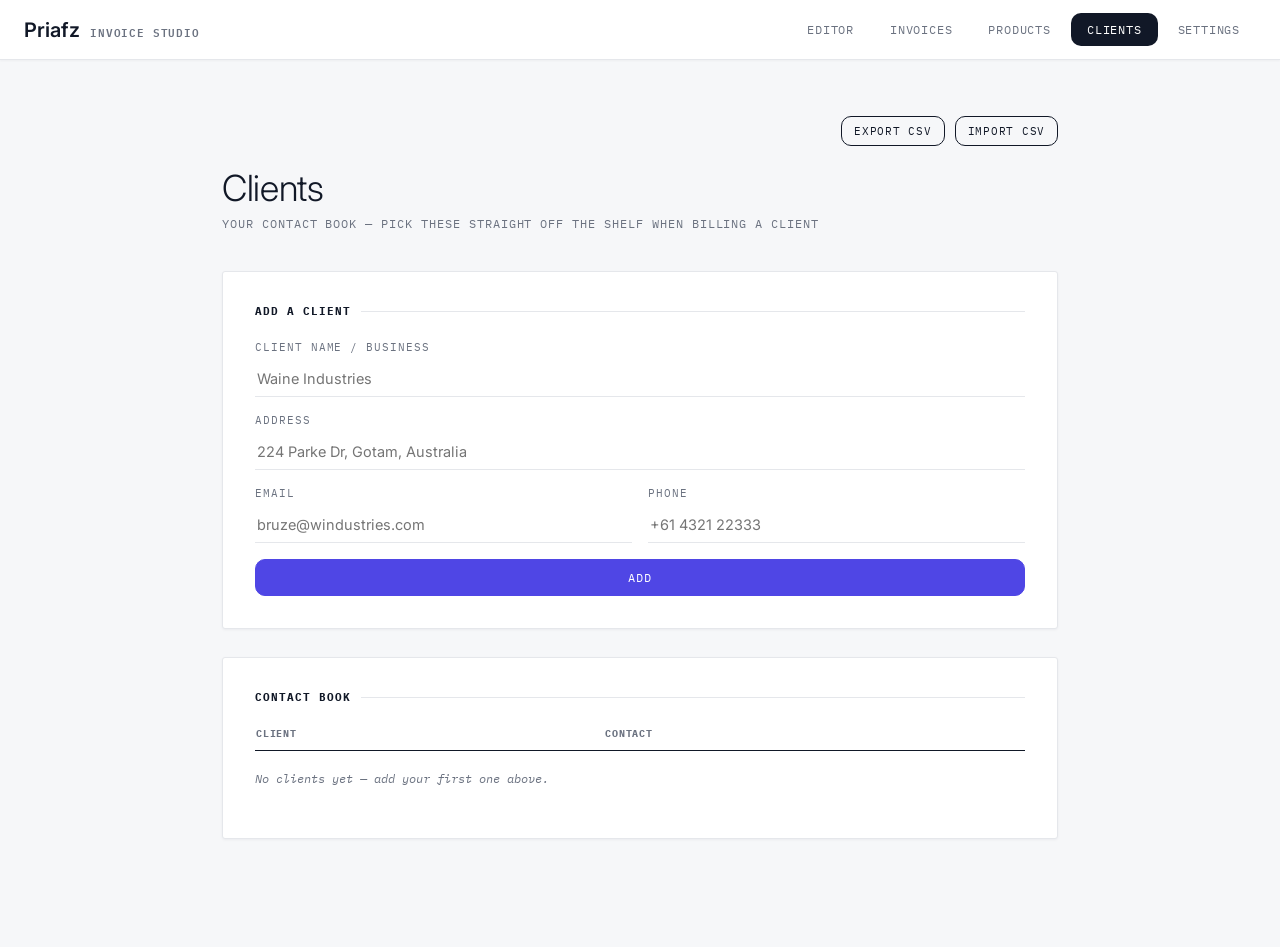
==== clients.html @ 885a97b5 "initial commit" ====
<!DOCTYPE html>
<html lang="en">
<head>
<meta charset="UTF-8">
<meta name="viewport" content="width=device-width, initial-scale=1.0">
<title>Clients — Priafz Invoice Studio</title>
<link rel="preconnect" href="https://fonts.googleapis.com">
<link href="https://fonts.googleapis.com/css2?family=Fraunces:ital,opsz,wght@0,9..144,300;0,9..144,500;0,9..144,600;0,9..144,700&family=IBM+Plex+Mono:wght@400;500;600&family=Inter:wght@400;500;600&display=swap" rel="stylesheet">
<link rel="stylesheet" href="styles.css">
<link rel="manifest" href="manifest.json">
<meta name="theme-color" content="#4F46E5">
<meta name="mobile-web-app-capable" content="yes">
<meta name="apple-mobile-web-app-capable" content="yes">
<meta name="apple-mobile-web-app-status-bar-style" content="default">
<meta name="apple-mobile-web-app-title" content="Priafz">
<link rel="apple-touch-icon" href="icons/apple-touch-icon.png">
<link rel="icon" type="image/png" sizes="192x192" href="icons/icon-192.png">
</head>
<body data-page="clients">

<div class="topnav">
  <div class="brand">Priafz <span class="mark">Invoice&nbsp;Studio</span></div>
  <nav>
    <a href="invoice.html">Editor</a>
    <a href="invoices.html">Invoices</a>
    <a href="products.html">Products</a>
    <a href="clients.html" class="active">Clients</a>
    <a href="settings.html">Settings</a>
  </nav>
</div>

<div class="wrap">
  <div class="csv-toolbar">
    <button class="btn btn-ghost btn-sm" id="exportCsvBtn" type="button">Export CSV</button>
    <button class="btn btn-ghost btn-sm" id="importCsvBtn" type="button">Import CSV</button>
    <input type="file" id="importCsvInput" accept=".csv" style="display:none;">
  </div>
  <div class="page-top">
    <div>
      <h1 class="page-title">Clients</h1>
      <div class="page-sub">Your contact book — pick these straight off the shelf when billing a client</div>
    </div>
  </div>

  <div class="card">
    <h3>Add a client</h3>
    <div class="add-form add-form-clients">
      <div class="field-group full">
        <label for="newName">Client name / business</label>
        <input id="newName" placeholder="Waine Industries">
      </div>
      <div class="field-group full">
        <label for="newAddress">Address</label>
        <input id="newAddress" placeholder="224 Parke Dr, Gotam, Australia">
      </div>
      <div class="field-group">
        <label for="newEmail">Email</label>
        <input id="newEmail" type="email" placeholder="bruze@windustries.com">
      </div>
      <div class="field-group">
        <label for="newPhone">Phone</label>
        <input id="newPhone" type="tel" placeholder="+61 4321 22333">
      </div>
      <button class="btn btn-stamp full" id="addBtn" type="button">Add</button>
    </div>
  </div>

  <div class="card">
    <h3>Contact book</h3>
    <table class="catalog">
      <thead>
        <tr>
          <th>Client</th>
          <th>Contact</th>
          <th class="num"></th>
        </tr>
      </thead>
      <tbody id="catalogBody"></tbody>
    </table>
    <div class="empty-note" id="emptyNote" style="display:none;">No clients yet — add your first one above.</div>
  </div>
</div>

<div class="modal-overlay" id="deleteModal">
  <div class="modal-box">
    <h3>Delete this client?</h3>
    <p>This can't be undone. Invoices already created won't be affected.</p>
    <div class="modal-actions">
      <button class="btn btn-ghost" id="cancelDelete" type="button">Cancel</button>
      <button class="btn btn-danger" id="confirmDelete" type="button">Delete</button>
    </div>
  </div>
</div>

<script src="app-common.js"></script>
<script>
(function(){
  const { $, escapeHtml, escapeAttr, toCSV, parseCSV, downloadCSV, todayISO, showToast, wireModal } = window.App;
  const STORAGE_KEY = 'ledger_clients_v1';
  const CSV_COLUMNS = ['id','name','address','email','phone'];
  let editingId = null;
  let pendingDeleteId = null;

  function getClients(){
    try{ return JSON.parse(localStorage.getItem(STORAGE_KEY)) || []; }catch(e){ return []; }
  }
  function setClients(list){ localStorage.setItem(STORAGE_KEY, JSON.stringify(list)); }

  function render(){
    const list = getClients().sort((a,b) => (a.name||'').localeCompare(b.name||''));
    const body = $('catalogBody');
    body.innerHTML = '';
    $('emptyNote').style.display = list.length ? 'none' : '';

    list.forEach(c => {
      const tr = document.createElement('tr');
      if(c.id === editingId){
        tr.className = 'editing';
        tr.innerHTML = `
          <td>
            <input class="edit-name" value="${escapeAttr(c.name)}" style="margin-bottom:8px;">
            <input class="edit-address" value="${escapeAttr(c.address||'')}" placeholder="Address">
          </td>
          <td>
            <input class="edit-email" type="email" value="${escapeAttr(c.email||'')}" placeholder="Email" style="margin-bottom:8px;">
            <input class="edit-phone" type="tel" value="${escapeAttr(c.phone||'')}" placeholder="Phone">
          </td>
          <td class="actions-cell">
            <div class="row-actions">
              <button class="icon-btn save-edit" title="Save">Save</button>
              <button class="icon-btn cancel-edit" title="Cancel">Cancel</button>
            </div>
          </td>
        `;
        tr.querySelector('.save-edit').addEventListener('click', () => {
          const name = tr.querySelector('.edit-name').value.trim();
          if(!name) return;
          const updated = getClients().map(x => x.id === c.id ? {
            ...x,
            name,
            address: tr.querySelector('.edit-address').value,
            email: tr.querySelector('.edit-email').value,
            phone: tr.querySelector('.edit-phone').value,
          } : x);
          setClients(updated);
          editingId = null;
          render();
        });
        tr.querySelector('.cancel-edit').addEventListener('click', () => { editingId = null; render(); });
      } else {
        const contact = [c.email, c.phone].filter(Boolean).join(' · ');
        tr.innerHTML = `
          <td>
            <div class="p-name">${escapeHtml(c.name)}</div>
            ${c.address ? `<div class="p-desc">${escapeHtml(c.address)}</div>` : ''}
          </td>
          <td><div class="p-desc">${escapeHtml(contact || '—')}</div></td>
          <td class="actions-cell">
            <div class="row-actions">
              <button class="icon-btn edit-btn" title="Edit">Edit</button>
              <button class="icon-btn danger del-btn" title="Delete">Delete</button>
            </div>
          </td>
        `;
        tr.querySelector('.edit-btn').addEventListener('click', () => { editingId = c.id; render(); });
        tr.querySelector('.del-btn').addEventListener('click', () => {
          pendingDeleteId = c.id;
          window.App.openModal('deleteModal');
        });
      }
      body.appendChild(tr);
    });
  }

  function addClient(){
    const name = $('newName').value.trim();
    if(!name) { $('newName').focus(); return; }
    const list = getClients();
    list.push({
      id: 'client_' + Date.now(),
      name,
      address: $('newAddress').value.trim(),
      email: $('newEmail').value.trim(),
      phone: $('newPhone').value.trim(),
    });
    setClients(list);
    $('newName').value = '';
    $('newAddress').value = '';
    $('newEmail').value = '';
    $('newPhone').value = '';
    $('newName').focus();
    render();
  }

  $('addBtn').addEventListener('click', addClient);
  ['newName','newAddress','newEmail','newPhone'].forEach(id => {
    $(id).addEventListener('keydown', (e) => { if(e.key === 'Enter'){ e.preventDefault(); addClient(); } });
  });

  wireModal('deleteModal', 'cancelDelete', 'confirmDelete', () => {
    if(pendingDeleteId){
      setClients(getClients().filter(x => x.id !== pendingDeleteId));
      pendingDeleteId = null;
      render();
    }
  });

  // ---------- CSV export / import ----------
  function exportCSV(){
    const list = getClients();
    if(list.length === 0){ showToast('No clients to export yet.', 'error'); return; }
    downloadCSV(toCSV(list, CSV_COLUMNS), 'priafz-clients-' + todayISO() + '.csv');
    showToast(list.length + ' client(s) exported.');
  }
  function importCSV(file){
    const reader = new FileReader();
    reader.onload = () => {
      try{
        const rows = parseCSV(String(reader.result));
        if(rows.length < 2){ showToast("That CSV doesn't contain any client rows.", 'error'); return; }
        const header = rows[0];
        const idx = {};
        header.forEach((h,i) => idx[h.trim()] = i);
        const existing = getClients();
        const existingIds = new Set(existing.map(x => x.id));
        let imported = 0;
        for(let r = 1; r < rows.length; r++){
          const cols = rows[r];
          if(cols.length === 1 && cols[0] === '') continue;
          let id = idx.id !== undefined ? cols[idx.id] : '';
          if(!id || existingIds.has(id)) id = 'client_' + Date.now() + '_' + r;
          existing.push({
            id,
            name: cols[idx.name] || '',
            address: cols[idx.address] || '',
            email: cols[idx.email] || '',
            phone: cols[idx.phone] || '',
          });
          existingIds.add(id);
          imported++;
        }
        setClients(existing);
        render();
        showToast(imported + ' client(s) imported.');
      }catch(err){
        showToast('Could not read that CSV file.', 'error');
      }
    };
    reader.readAsText(file);
  }
  $('exportCsvBtn').addEventListener('click', exportCSV);
  $('importCsvBtn').addEventListener('click', () => $('importCsvInput').click());
  $('importCsvInput').addEventListener('change', (e) => {
    const file = e.target.files[0];
    if(file) importCSV(file);
    e.target.value = '';
  });

  render();
})();
</script>

<script>
if ('serviceWorker' in navigator) {
  window.addEventListener('load', () => {
    navigator.serviceWorker.register('sw.js').catch(() => {});
  });
}
</script>
</body>
</html>
---- styles.css ----
/* ============================================
   Priafz Invoice Studio
   Compiled stylesheet (shared across all pages)
   ============================================ */
/* ---------- global: modal ---------- */
.modal-overlay{display:none; position:fixed; inset:0; background:rgba(17,24,39,0.45); align-items:center; justify-content:center; z-index:1000; padding:20px;}
.modal-overlay.open{display:flex;}
.modal-box{background:var(--paper, #FFFFFF); border-radius:14px; padding:28px; max-width:380px; width:100%; box-shadow:0 20px 50px rgba(17,24,39,0.25);}
.modal-box h3{font-family:'Inter',sans-serif; font-size:18px; font-weight:600; margin:0 0 10px; color:var(--ink, #111827);}
.modal-box p{font-size:13.5px; color:var(--ink-soft, #6B7280); line-height:1.6; margin:0 0 22px;}
.modal-actions{display:flex; gap:10px; justify-content:flex-end;}
.modal-actions .btn{flex:0 0 auto;}
.btn-danger{border:1.5px solid #DC2626 !important; background:#DC2626 !important; color:#FFFFFF !important;}
.btn-danger:hover{background:#B91C1C !important; border-color:#B91C1C !important;}
/* ---------- global: toast ---------- */
.app-toast{position:fixed; left:50%; bottom:28px; transform:translate(-50%, 16px); background:var(--ink, #111827); color:#FFFFFF; font-family:'Inter',sans-serif; font-size:13.5px; font-weight:500; padding:12px 20px; border-radius:10px; box-shadow:0 10px 30px rgba(17,24,39,0.25); opacity:0; pointer-events:none; transition:opacity .2s ease, transform .2s ease; z-index:2000; max-width:90vw;}
.app-toast.error{background:#DC2626;}
.app-toast.show{opacity:1; transform:translate(-50%, 0);}
@media (max-width: 600px){
.app-toast{bottom:16px; font-size:13px; padding:11px 16px;}
}
/* ---------- shared components (deduplicated across pages) ---------- */
body{background:var(--paper-dim); color:var(--ink); font-family:'Inter',sans-serif; min-height:100vh;}
.topnav{display:flex; align-items:center; justify-content:space-between; background:var(--paper); border-bottom:1px solid var(--line); box-shadow:0 1px 2px rgba(17,24,39,0.04); padding:0 24px; height:60px; position:sticky; top:0; z-index:50; flex-wrap:wrap; gap:10px;}
.topnav .brand{font-family:'Inter',sans-serif; font-weight:600; font-size:20px; display:flex; align-items:baseline; gap:10px;}
.topnav .brand .mark{font-family:'IBM Plex Mono',monospace; font-size:10.5px; color:var(--ink-soft); text-transform:uppercase; letter-spacing:0.08em;}
.topnav nav{display:flex; gap:4px;}
.topnav nav a{font-family:'IBM Plex Mono',monospace; font-size:11.5px; text-transform:uppercase; letter-spacing:0.07em; color:var(--ink-soft); text-decoration:none; padding:9px 16px; border-radius:var(--radius); transition:all .15s ease;}
.topnav nav a:hover{color:var(--ink); background:var(--paper-dim);}
.topnav nav a.active{color:var(--paper); background:var(--ink);}
.field-row > *{flex:1;}
.btn:hover{background:var(--ink); color:var(--paper);}
.btn-stamp:hover{background:#4338CA; border-color:#4338CA;}
.btn-ghost{border-color:var(--line); color:var(--ink-soft);}
.sig-actions{display:flex; justify-content:space-between; align-items:center; margin-top:8px;}
.sig-hint{font-family:'IBM Plex Mono',monospace; font-size:10px; color:var(--ink-soft);}
.logo-preview img{width:100%; height:100%; object-fit:contain;}
.preview-wrap{padding:48px; display:flex; justify-content:center; align-items:flex-start;}
.sheet{width:100%; max-width:760px; background:var(--paper); box-shadow: 0 1px 3px rgba(17,24,39,0.06), 0 12px 32px rgba(17,24,39,0.08); border-radius:3px; padding:64px 60px; position:relative; min-height:900px; overflow:hidden;}
.sheet[data-template="ledger"] .sheet-head{display:flex; justify-content:space-between; align-items:flex-start; border-bottom:2px solid var(--ink); padding-bottom:28px; margin-bottom:32px;}
.sheet[data-template="ledger"] .sheet-head h2{font-family:'Inter',sans-serif; font-weight:300; font-size:44px; letter-spacing:-0.02em; margin:0 0 6px;}
.sheet[data-template="ledger"] .status-stamp{display:inline-block; border:2.5px solid #DC2626; color:#DC2626; font-family:'IBM Plex Mono',monospace; font-weight:600; font-size:12px; letter-spacing:0.14em; text-transform:uppercase; padding:5px 12px; transform:rotate(-3deg); margin-top:10px; border-radius:3px;position: absolute; right: 50px; top: 100px;}
.sheet[data-template="ledger"] .status-stamp.paid{border-color:var(--teal); color:var(--teal);}
.sheet[data-template="ledger"] .status-stamp.blank{display:none;}
.sheet[data-template="minimal"]{padding:64px 64px;}
.sheet[data-template="minimal"] .sheet-head{display:flex; justify-content:space-between; align-items:flex-start; border-bottom:1px solid var(--line); padding-bottom:24px; margin-bottom:36px;}
.sheet[data-template="minimal"] .sheet-head h2{font-family:'Inter',sans-serif; font-weight:600; font-size:22px; letter-spacing:0.08em; text-transform:uppercase; margin:0 0 10px;}
.sheet[data-template="minimal"] .status-stamp{display:inline-block; border:none; color:#DC2626; font-family:'IBM Plex Mono',monospace; font-weight:600; font-size:11px; letter-spacing:0.1em; text-transform:uppercase; padding:4px 0; border-bottom:2px solid #DC2626;}
.sheet[data-template="minimal"] .status-stamp.paid{color:var(--teal); border-color:var(--teal);}
.sheet[data-template="minimal"] .status-stamp.blank{display:none;}
.sheet[data-template="minimal"] table.items thead th{border-bottom:1px solid var(--ink);}
.sheet[data-template="minimal"] .totals-row.grand{border-top:1px solid var(--ink);}
.sheet[data-template="bold"]{padding:0 0 60px;}
.sheet[data-template="bold"] .sheet-head{display:flex; justify-content:space-between; align-items:flex-start; background:var(--ink); color:var(--paper); padding:44px 56px; margin-bottom:36px;}
.sheet[data-template="bold"] .sheet-head h2{font-family:'Inter',sans-serif; font-weight:600; font-size:38px; letter-spacing:-0.01em; margin:0 0 6px; color:var(--paper);}
.sheet[data-template="bold"] .from-name{color:var(--paper);}
.sheet[data-template="bold"] .from-meta{color:#C7D2FE;}
.sheet[data-template="bold"] .stamp-box .num{color:#C7D2FE;}
.sheet[data-template="bold"] .stamp-box .num b{color:var(--paper);}
.sheet[data-template="bold"] .status-stamp{display:inline-block; background:#DC2626; color:var(--paper); border:none; font-family:'IBM Plex Mono',monospace; font-weight:600; font-size:11px; letter-spacing:0.1em; text-transform:uppercase; padding:6px 14px; margin-top:10px; border-radius:6px;}
.sheet[data-template="bold"] .status-stamp.paid{background:var(--teal);}
.sheet[data-template="bold"] .status-stamp.blank{display:none;}
.sheet[data-template="bold"] .sheet-body{padding:0 56px;}
.sheet[data-template="bold"] table.items thead th{border-bottom:2px solid var(--ink);}
.sheet[data-template="bold"] .totals-row.grand{color:var(--stamp);}
.from-name{font-family:'Inter',sans-serif; font-weight:600; font-size:16px;}
.head-left{display:flex; gap:14px; align-items:flex-start;}
.logo-box{width:54px; height:54px; flex-shrink:0; object-fit:contain; display:none;}
.logo-box.show{display:block;}
.stamp-box{text-align:right; font-family:'IBM Plex Mono',monospace;}
.stamp-box .num{font-size:13px; color:var(--ink-soft);}
.stamp-box .num b{color:var(--ink); font-weight:600;}
.meta-grid{display:grid; grid-template-columns:1fr 1fr; gap:24px; margin-bottom:36px;}
.meta-grid .label{font-family:'IBM Plex Mono',monospace; font-size:10px; text-transform:uppercase; letter-spacing:0.09em; color:var(--ink-soft); margin-bottom:4px;}
.meta-grid .value{font-size:14px;}
table.items{width:100%; border-collapse:collapse; margin-bottom:8px;}
table.items thead th{font-family:'IBM Plex Mono',monospace; font-size:10.5px; text-transform:uppercase; letter-spacing:0.08em; color:var(--ink-soft); text-align:left; padding-bottom:8px;}
table.items tbody td{padding:12px 0; border-bottom:1px solid var(--line); font-size:14px; vertical-align:top;}
.item-desc-name{font-weight:500;}
.totals{margin-left:auto; width:280px; margin-top:20px;}
.totals-row{display:flex; justify-content:space-between; font-size:13.5px; padding:7px 0; color:var(--ink-soft);}
.totals-row.grand{margin-top:6px; padding-top:14px; color:var(--ink); font-family:'Inter',sans-serif; font-size:24px; font-weight:600;}
.totals-row.grand span:first-child{font-family:'IBM Plex Mono',monospace; font-size:11px; text-transform:uppercase; letter-spacing:0.08em; align-self:center;}
.notes-block{margin-top:48px; padding-top:20px; border-top:1px dashed var(--line); font-size:13px; color:var(--ink-soft); white-space:pre-line; line-height:1.6;}
.notes-block .label{font-family:'IBM Plex Mono',monospace; font-size:10px; text-transform:uppercase; letter-spacing:0.09em; color:var(--ink); margin-bottom:6px;}
.sign-grid{display:grid; grid-template-columns:1fr 1fr; gap:40px; margin-top:56px;}
.sign-box{padding-top:8px;}
.sign-box img{max-height:56px; max-width:100%; margin-bottom:4px; display:block;}
.sign-box .placeholder{height:56px;}
.sign-box .sign-label{border-top:1px solid var(--ink); font-family:'IBM Plex Mono',monospace; font-size:10px; text-transform:uppercase; letter-spacing:0.08em; color:var(--ink-soft);}
.sign-box .sign-name{font-family:'Inter',sans-serif; font-size:14px; margin-top:2px;}
.footer-mark{position:absolute; bottom:28px; right:60px; font-family:'IBM Plex Mono',monospace; font-size:10px; color:var(--line); letter-spacing:0.08em;}
h1.page-title{font-family:'Inter',sans-serif; font-weight:300; font-size:36px; letter-spacing:-0.01em; margin:0 0 6px;}
.empty-state a{color:var(--stamp);}
.card h3::after{content:''; flex:1; height:1px; background:var(--line);}
.add-form{display:grid; grid-template-columns:1.4fr 1fr 0.9fr auto; gap:16px; align-items:end;}
.csv-toolbar{display:flex; gap:10px; margin-bottom:20px; justify-content:flex-end; flex-wrap:wrap;}
body[data-page="clients"] .add-form-clients{grid-template-columns:1fr 1fr;}
body[data-page="clients"] .add-form-clients .full{grid-column:1 / -1;}
table.catalog{width:100%; border-collapse:collapse;}
table.catalog thead th{font-family:'IBM Plex Mono',monospace; font-size:10px; text-transform:uppercase; letter-spacing:0.08em; color:var(--ink-soft); text-align:left; padding-bottom:10px; border-bottom:1.5px solid var(--ink);}
table.catalog thead th.num{text-align:right;}
table.catalog tbody td{padding:14px 8px 14px 0; border-bottom:1px solid var(--line); font-size:14px; vertical-align:top;}
table.catalog tbody td.num{text-align:right; font-family:'IBM Plex Mono',monospace; white-space:nowrap;}
table.catalog tbody td.actions-cell{text-align:right; white-space:nowrap;}
.p-name{font-weight:500;}
.p-desc{font-size:12px; color:var(--ink-soft); margin-top:3px;}
.icon-btn{background:none; border:none; cursor:pointer; font-family:'IBM Plex Mono',monospace; font-size:12px; color:var(--ink-soft); padding:4px 6px; text-decoration:none; display:inline-block;}
.icon-btn:hover{color:var(--ink);}
.icon-btn.danger:hover{color:var(--stamp);}
tr.editing td{padding-top:10px; padding-bottom:10px;}
tr.editing input{font-size:13.5px; padding:6px 2px;}
@media (max-width: 980px){
.sheet{padding:36px 24px;}
.sheet[data-template="bold"] .sheet-head{padding:32px 24px;}
.sheet[data-template="bold"] .sheet-body{padding:0 24px;}
.sheet-head{flex-direction:column; gap:20px;}
.stamp-box{text-align:left;}
.meta-grid{grid-template-columns:1fr;}
.sign-grid{grid-template-columns:1fr 1fr;}
.preview-wrap{padding:24px 16px;}
}
@media (max-width: 640px){
.topnav nav a{padding:8px 12px; font-size:10.5px; white-space:nowrap;}
.sheet{padding:28px 18px;}
.sheet-head h2{font-size:32px !important;}
}
@media (max-width: 600px){
.topnav{padding:8px 16px; height:auto; min-height:56px;}
.topnav nav{width:100%; overflow-x:auto; -webkit-overflow-scrolling:touch;}
.topnav nav a{padding:9px 10px; font-size:10.5px; white-space:nowrap;}
.wrap{padding:28px 16px 60px;}
.card{padding:20px; border-radius:12px;}
}
@media (max-width: 720px){
.add-form{grid-template-columns:1fr 1fr;}
.add-form .full{grid-column:1 / -1;}
}
@media (max-width: 600px){
body[data-page="clients"] .add-form-clients{grid-template-columns:1fr;}
}
/* ---------- invoice.html ---------- */
:root{--paper:#FFFFFF; --paper-dim:#F6F7F9; --ink:#111827; --ink-soft:#6B7280; --line:#E5E7EB; --stamp:#4F46E5; --teal:#059669; --radius:10px;}
*{box-sizing:border-box;}
html,body{margin:0;padding:0;}
::selection{background:var(--stamp);color:var(--paper);}
body[data-page="invoice"] .app{display:grid; grid-template-columns: 420px 1fr; min-height:calc(100vh - 60px);}
@media (max-width: 980px){
body[data-page="invoice"] .app{grid-template-columns: 1fr;}
}
body[data-page="invoice"] .control{background:var(--paper); border-right:1px solid var(--line); padding:32px 32px 60px; overflow-y:auto;}
@media (max-width: 980px){
body[data-page="invoice"] .control{max-height:none; overflow-y:visible; border-right:none; border-bottom:1px solid var(--line); padding:24px 20px 40px;}
}
body[data-page="invoice"] .field-group{margin-bottom:22px;}
body[data-page="invoice"] .field-row{display:flex; gap:12px;}
body[data-page="invoice"] label{display:block; font-family:'IBM Plex Mono',monospace; font-size:10.5px; text-transform:uppercase; letter-spacing:0.09em; color:var(--ink-soft); margin-bottom:6px;}
body[data-page="invoice"] input, body[data-page="invoice"] textarea, body[data-page="invoice"] select{width:100%; font-family:'Inter',sans-serif; font-size:14px; color:var(--ink); background:var(--paper); border:1px solid var(--line); border-radius:8px; padding:10px 12px; outline:none; transition:border-color .15s ease, box-shadow .15s ease;}
body[data-page="invoice"] select{cursor:pointer;}
body[data-page="invoice"] input:focus, body[data-page="invoice"] textarea:focus, body[data-page="invoice"] select:focus{border-color:var(--stamp); box-shadow:0 0 0 3px rgba(79,70,229,0.12);}
body[data-page="invoice"] textarea{resize:vertical; min-height:44px; font-family:'Inter',sans-serif;}
body[data-page="invoice"] .checkbox-label{display:flex; align-items:center; gap:10px; cursor:pointer; font-family:'Inter',sans-serif; font-size:13.5px; color:var(--ink); text-transform:none; letter-spacing:normal;}
body[data-page="invoice"] .checkbox-label input[type="checkbox"]{width:16px; height:16px; accent-color:var(--stamp); cursor:pointer; flex-shrink:0;}
body[data-page="invoice"] #signatureFields{transition:opacity .15s ease;}
body[data-page="invoice"] #signatureFields.hidden-section{display:none;}
body[data-page="invoice"] .section-label{font-family:'IBM Plex Mono',monospace; font-size:11px; text-transform:uppercase; letter-spacing:0.09em; color:var(--ink); margin:32px 0 14px; display:flex; align-items:center; gap:10px;}
body[data-page="invoice"] .section-label:first-child{margin-top:0;}
body[data-page="invoice"] .section-label::after{content:''; flex:1; height:1px; background:var(--line);}
body[data-page="invoice"] .line-item{border:1px solid var(--line); border-radius:14px; padding:14px; margin-bottom:10px; position:relative; background:var(--paper);}
body[data-page="invoice"] .line-item .field-row{margin-bottom:10px;}
body[data-page="invoice"] .line-item .field-row:last-child{margin-bottom:0;}
body[data-page="invoice"] .remove-line{position:absolute; top:8px; right:8px; background:none; border:none; color:var(--ink-soft); font-size:16px; cursor:pointer; line-height:1; padding:4px; font-family:'IBM Plex Mono',monospace;}
body[data-page="invoice"] .remove-line:hover{color:var(--stamp);}
body[data-page="invoice"] .btn{font-family:'IBM Plex Mono',monospace; font-size:11.5px; text-transform:uppercase; letter-spacing:0.07em; padding:10px 16px; border:1.5px solid var(--ink); background:transparent; color:var(--ink); cursor:pointer; transition:all .15s ease; border-radius:var(--radius);}
body[data-page="invoice"] .btn-add{width:100%; border-style:dashed; margin-top:2px;}
body[data-page="invoice"] .btn-stamp{background:var(--stamp); border-color:var(--stamp); color:var(--paper); width:100%; padding:13px; font-size:12.5px; margin-top:28px;}
body[data-page="invoice"] .btn-ghost:hover{background:var(--ink-soft); border-color:var(--ink-soft);}
body[data-page="invoice"] .btn-sm{padding:6px 10px; font-size:10px;}
body[data-page="invoice"] .action-row{display:flex; gap:10px; margin-top:10px;}
body[data-page="invoice"] .action-row .btn{flex:1;}
body[data-page="invoice"] .saved-list{display:flex; flex-direction:column; gap:6px; max-height:260px; overflow-y:auto;}
body[data-page="invoice"] .saved-item{display:flex; justify-content:space-between; align-items:center; padding:9px 10px; border:1px solid var(--line); border-radius:14px; font-family:'IBM Plex Mono',monospace; font-size:12px; cursor:pointer; background:var(--paper); gap:8px;}
body[data-page="invoice"] .saved-item:hover{border-color:var(--ink);}
body[data-page="invoice"] .saved-item .del, body[data-page="invoice"] .saved-item .print-link{color:var(--ink-soft); cursor:pointer; padding:0 4px; white-space:nowrap;}
body[data-page="invoice"] .saved-item .del:hover{color:var(--stamp);}
body[data-page="invoice"] .saved-item .print-link:hover{color:var(--ink);}
body[data-page="invoice"] .saved-item .meta{color:var(--ink-soft); font-size:11px; display:flex; align-items:center; gap:8px; white-space:nowrap;}
body[data-page="invoice"] .empty-note{font-family:'IBM Plex Mono',monospace; font-size:11.5px; color:var(--ink-soft); font-style:italic;}
/* signature pads */
body[data-page="invoice"] .sig-pad-wrap{border:1px solid var(--line); background:var(--paper); padding:10px;}
body[data-page="invoice"] canvas.sig-pad{width:100%; height:100px; background:var(--paper-dim); border:1px dashed var(--line); display:block; touch-action:none; cursor:crosshair;}
/* template & logo controls */
body[data-page="invoice"] .template-options{display:flex; gap:8px;}
body[data-page="invoice"] .template-swatch{flex:1; border:1.5px solid var(--line); padding:10px 6px; text-align:center; font-family:'IBM Plex Mono',monospace; font-size:10px; text-transform:uppercase; letter-spacing:0.06em; cursor:pointer; color:var(--ink-soft); background:var(--paper);}
body[data-page="invoice"] .template-swatch.active{border-color:var(--stamp); color:var(--stamp); background:#fdf1ea;}
body[data-page="invoice"] .logo-upload-row{display:flex; align-items:center; gap:12px;}
body[data-page="invoice"] .logo-preview{width:56px; height:56px; border:1px solid var(--line); background:var(--paper-dim); display:flex; align-items:center; justify-content:center; overflow:hidden; font-family:'IBM Plex Mono',monospace; font-size:9px; color:var(--ink-soft); text-align:center; flex-shrink:0;}
body[data-page="invoice"] .settings-note{font-family:'IBM Plex Mono',monospace; font-size:11px; color:var(--ink-soft); background:var(--paper-dim); border:1px dashed var(--line); padding:10px 12px; margin-bottom:20px; line-height:1.5;}
body[data-page="invoice"] .settings-note a{color:var(--stamp);}
/* ===== Template: Ledger (default) ===== */
/* ===== Template: Minimal ===== */
/* ===== Template: Bold ===== */
/* shared preview internals */
body[data-page="invoice"] .from-meta, body[data-page="invoice"] .to-block{font-size:13px; color:var(--ink-soft); line-height:1.6;}
body[data-page="invoice"] table.items thead th.num, body[data-page="invoice"] table.items td.num{text-align:right;}
@media (max-width: 640px){
body[data-page="invoice"] .topnav{padding:0 16px; height:auto; min-height:56px; padding-top:8px; padding-bottom:8px;}
body[data-page="invoice"] .topnav nav{width:100%; justify-content:flex-start; overflow-x:auto; -webkit-overflow-scrolling:touch;}
body[data-page="invoice"] .field-row{flex-direction:column; gap:16px;}
body[data-page="invoice"] .action-row{flex-direction:column;}
}
::-webkit-scrollbar{width:8px;}
::-webkit-scrollbar-track{background:transparent;}
::-webkit-scrollbar-thumb{background:var(--line); border-radius:4px;}
:focus-visible{outline:2px solid var(--stamp); outline-offset:2px;}
@media (prefers-reduced-motion: reduce){
*{transition:none !important;}
}
/* ---------- invoices.html ---------- */
body[data-page="invoices"] .wrap{max-width:900px; margin:0 auto; padding:48px 32px 80px;}
body[data-page="invoices"] .page-top{display:flex; align-items:flex-end; justify-content:space-between; margin-bottom:28px; gap:20px; flex-wrap:wrap;}
body[data-page="invoices"] .page-top .action-row{display:flex; gap:10px; margin:0;}
body[data-page="invoices"] .page-sub{font-family:'IBM Plex Mono',monospace; font-size:12px; color:var(--ink-soft); text-transform:uppercase; letter-spacing:0.08em;}
body[data-page="invoices"] .btn{font-family:'IBM Plex Mono',monospace; font-size:11.5px; text-transform:uppercase; letter-spacing:0.07em; padding:11px 18px; border:1.5px solid var(--ink); background:transparent; color:var(--ink); cursor:pointer; transition:all .15s ease; border-radius:var(--radius); text-decoration:none; display:inline-block;}
body[data-page="invoices"] .btn-stamp{background:var(--stamp); border-color:var(--stamp); color:var(--paper);}
body[data-page="invoices"] .btn-sm{padding:6px 12px; font-size:10.5px;}
body[data-page="invoices"] .btn-ghost:hover{background:var(--ink-soft); border-color:var(--ink-soft); color:var(--paper);}
body[data-page="invoices"] .search-row{margin-bottom:20px;}
body[data-page="invoices"] input#searchInput{width:100%; max-width:340px; font-family:'Inter',sans-serif; font-size:13.5px; color:var(--ink); background:var(--paper); border:1px solid var(--line); border-radius:8px; padding:10px 12px; outline:none; transition:border-color .15s ease, box-shadow .15s ease;}
body[data-page="invoices"] input#searchInput:focus{border-color:var(--stamp); box-shadow:0 0 0 3px rgba(79,70,229,0.12);}
body[data-page="invoices"] table.invoices{width:100%; border-collapse:separate; border-spacing:0; background:var(--paper); border:1px solid var(--line); border-radius:3px; overflow:hidden; box-shadow:0 1px 3px rgba(17,24,39,0.05);}
body[data-page="invoices"] table.invoices thead th{font-family:'IBM Plex Mono',monospace; font-size:10px; text-transform:uppercase; letter-spacing:0.08em; color:var(--ink-soft); text-align:left; padding:14px 16px; border-bottom:2px solid var(--ink);}
body[data-page="invoices"] table.invoices thead th.num{text-align:right;}
body[data-page="invoices"] table.invoices tbody td{padding:14px 16px; border-bottom:1px solid var(--line); font-size:13.5px; vertical-align:middle;}
body[data-page="invoices"] table.invoices tbody tr:last-child td{border-bottom:none;}
body[data-page="invoices"] table.invoices tbody tr:hover{background:var(--paper-dim);}
body[data-page="invoices"] table.invoices td.num{text-align:right; font-family:'IBM Plex Mono',monospace;}
body[data-page="invoices"] .inv-num{font-family:'IBM Plex Mono',monospace; color:var(--ink-soft); font-size:12px;}
body[data-page="invoices"] .inv-client{font-weight:500;}
body[data-page="invoices"] .status-pill{display:inline-block; font-family:'IBM Plex Mono',monospace; font-size:10px; text-transform:uppercase; letter-spacing:0.07em; padding:4px 10px; border-radius:20px; border:1px solid var(--line); color:var(--ink-soft);}
body[data-page="invoices"] .status-pill.due{border-color:#DC2626; color:#DC2626;}
body[data-page="invoices"] .status-pill.paid{border-color:var(--teal); color:var(--teal);}
body[data-page="invoices"] .status-pill.blank{opacity:0.5;}
body[data-page="invoices"] .row-actions{display:flex; gap:8px; justify-content:flex-end; flex-wrap:wrap;}
body[data-page="invoices"] .empty-state{max-width:420px; margin:60px auto; text-align:center; font-family:'IBM Plex Mono',monospace; color:var(--ink-soft); font-size:13px; line-height:1.7;}
@media (max-width: 760px){
body[data-page="invoices"] .page-top{flex-direction:column; align-items:flex-start;}
body[data-page="invoices"] .page-top .action-row{width:100%; flex-wrap:wrap;}
body[data-page="invoices"] .page-top .btn{width:100%; text-align:center;}
body[data-page="invoices"] .wrap{padding:32px 16px 60px;}
body[data-page="invoices"] table.invoices thead{display:none;}
body[data-page="invoices"] table.invoices, body[data-page="invoices"] table.invoices tbody, body[data-page="invoices"] table.invoices tr, body[data-page="invoices"] table.invoices td{display:block; width:100%;}
body[data-page="invoices"] table.invoices tbody tr{padding:14px 16px; border-bottom:1px solid var(--line);}
body[data-page="invoices"] table.invoices tbody td{padding:4px 0; border-bottom:none;}
body[data-page="invoices"] table.invoices td.num{text-align:left;}
body[data-page="invoices"] .row-actions{justify-content:flex-start; margin-top:8px;}
}
@media (max-width: 640px){
body[data-page="invoices"] .topnav{padding:8px 16px; height:auto; min-height:56px;}
body[data-page="invoices"] .topnav nav{width:100%; overflow-x:auto; -webkit-overflow-scrolling:touch;}
body[data-page="invoices"] .topnav nav a{padding:8px 12px; font-size:10.5px; white-space:nowrap;}
}
/* ---------- print.html ---------- */
body[data-page="print"] .toolbar{display:flex; align-items:center; justify-content:center; gap:14px; padding:20px 32px; background:var(--paper); border-bottom:1px solid var(--line);}
body[data-page="print"] select#invoiceSelect{font-family:'IBM Plex Mono',monospace; font-size:12px; color:var(--ink); background:var(--paper); border:1px solid var(--line); border-radius:8px; padding:9px 12px; outline:none; min-width:260px; cursor:pointer; transition:border-color .15s ease, box-shadow .15s ease;}
body[data-page="print"] select#invoiceSelect:focus{border-color:var(--stamp); box-shadow:0 0 0 3px rgba(79,70,229,0.12);}
body[data-page="print"] .btn{font-family:'IBM Plex Mono',monospace; font-size:11.5px; text-transform:uppercase; letter-spacing:0.07em; padding:10px 18px; border:1.5px solid var(--ink); background:transparent; color:var(--ink); cursor:pointer; transition:all .15s ease; border-radius:var(--radius);}
body[data-page="print"] .btn-stamp{background:var(--stamp); border-color:var(--stamp); color:var(--paper);}
body[data-page="print"] .from-meta, body[data-page="print"] .to-block{font-size:13px; color:var(--ink-soft); line-height:1.6;}
body[data-page="print"] table.items thead th.num, body[data-page="print"] table.items td.num{text-align:right;}
body[data-page="print"] .empty-state{max-width:420px; margin:80px auto; text-align:center; font-family:'IBM Plex Mono',monospace; color:var(--ink-soft); font-size:13px; line-height:1.7;}
@media print{
body[data-page="print"] .topnav, body[data-page="print"] .toolbar{display:none !important;}
body[data-page="print"] .preview-wrap{padding:0;}
body[data-page="print"] .sheet{box-shadow:none; border-radius:0; max-width:100%;}
body[data-page="print"]{background:var(--paper);}
}
@media (max-width: 980px){
body[data-page="print"] .toolbar{flex-direction:column; gap:10px;}
body[data-page="print"] select#invoiceSelect{width:100%;}
}
@media (max-width: 640px){
body[data-page="print"] .topnav{padding:8px 16px; height:auto; min-height:56px;}
body[data-page="print"] .topnav nav{width:100%; overflow-x:auto; -webkit-overflow-scrolling:touch;}
}
/* ---------- settings.html ---------- */
body[data-page="settings"] .wrap{max-width:600px; margin:0 auto; padding:56px 32px 80px;}
body[data-page="settings"] .page-sub{font-family:'IBM Plex Mono',monospace; font-size:12px; color:var(--ink-soft); margin-bottom:40px; text-transform:uppercase; letter-spacing:0.08em;}
body[data-page="settings"] .card{background:var(--paper); border:1px solid var(--line); border-radius:3px; padding:36px; margin-bottom:24px; box-shadow:0 1px 3px rgba(17,24,39,0.05);}
body[data-page="settings"] .card h3{font-family:'IBM Plex Mono',monospace; font-size:11px; text-transform:uppercase; letter-spacing:0.09em; color:var(--ink); margin:0 0 24px; display:flex; align-items:center; gap:10px;}
body[data-page="settings"] .field-group{margin-bottom:26px;}
body[data-page="settings"] .field-group:last-child{margin-bottom:0;}
body[data-page="settings"] .field-row{display:flex; gap:16px;}
body[data-page="settings"] .field-row > *{flex:1; min-width:0;}
body[data-page="settings"] label{display:block; font-family:'IBM Plex Mono',monospace; font-size:10.5px; text-transform:uppercase; letter-spacing:0.09em; color:var(--ink-soft); margin-bottom:7px;}
body[data-page="settings"] .hint{font-size:12px; color:var(--ink-soft); margin-top:6px;}
body[data-page="settings"] input{width:100%; font-family:'Inter',sans-serif; font-size:15px; color:var(--ink); background:var(--paper); border:1px solid var(--line); border-radius:8px; padding:11px 12px; outline:none; transition:border-color .15s ease, box-shadow .15s ease;}
body[data-page="settings"] input:focus{border-color:var(--stamp); box-shadow:0 0 0 3px rgba(79,70,229,0.12);}
body[data-page="settings"] input#currency{max-width:100px;}
body[data-page="settings"] .btn{font-family:'IBM Plex Mono',monospace; font-size:11.5px; text-transform:uppercase; letter-spacing:0.07em; padding:12px 20px; border:1.5px solid var(--ink); background:transparent; color:var(--ink); cursor:pointer; transition:all .15s ease; border-radius:var(--radius);}
body[data-page="settings"] .btn-sm{padding:8px 14px; font-size:10.5px;}
body[data-page="settings"] .btn-stamp{background:var(--stamp); border-color:var(--stamp); color:var(--paper);}
body[data-page="settings"] .btn-ghost{border-color:var(--line); color:var(--ink-soft);}
body[data-page="settings"] .btn-ghost:hover{background:var(--ink-soft); border-color:var(--ink-soft);}
body[data-page="settings"] .actions{display:flex; align-items:center; gap:14px; margin-top:36px;}
body[data-page="settings"] .logo-row{display:flex; align-items:center; gap:18px;}
body[data-page="settings"] .logo-preview{width:84px; height:84px; border:1px solid var(--line); background:var(--paper-dim); display:flex; align-items:center; justify-content:center; overflow:hidden; font-family:'IBM Plex Mono',monospace; font-size:9px; color:var(--ink-soft); text-align:center; flex-shrink:0; padding:6px;}
body[data-page="settings"] .logo-actions{display:flex; gap:10px; flex-wrap:wrap;}
body[data-page="settings"] .sig-pad-wrap{border:1px solid var(--line); background:var(--paper-dim); padding:10px;}
body[data-page="settings"] canvas.sig-pad{width:100%; height:120px; background:var(--paper); border:1px dashed var(--line); display:block; touch-action:none; cursor:crosshair;}
@media (max-width: 600px){
body[data-page="settings"] .logo-row{flex-direction:column; align-items:flex-start;}
body[data-page="settings"] .actions{flex-direction:column; align-items:stretch;}
}
/* ---------- products.html ---------- */
body[data-page="products"] .wrap{max-width:900px; margin:0 auto; padding:56px 32px 80px;}
body[data-page="products"] .page-sub{font-family:'IBM Plex Mono',monospace; font-size:12px; color:var(--ink-soft); margin-bottom:40px; text-transform:uppercase; letter-spacing:0.08em;}
body[data-page="products"] .card{background:var(--paper); border:1px solid var(--line); border-radius:3px; padding:32px; margin-bottom:28px; box-shadow:0 1px 3px rgba(17,24,39,0.05);}
body[data-page="products"] .card h3{font-family:'IBM Plex Mono',monospace; font-size:11px; text-transform:uppercase; letter-spacing:0.09em; color:var(--ink); margin:0 0 22px; display:flex; align-items:center; gap:10px;}
body[data-page="products"] .field-group{margin-bottom:0;}
body[data-page="products"] label{display:block; font-family:'IBM Plex Mono',monospace; font-size:10.5px; text-transform:uppercase; letter-spacing:0.09em; color:var(--ink-soft); margin-bottom:7px;}
body[data-page="products"] input, body[data-page="products"] textarea{width:100%; font-family:'Inter',sans-serif; font-size:14.5px; color:var(--ink); background:transparent; border:none; border-bottom:1.5px solid var(--line); padding:9px 2px; outline:none; transition:border-color .15s ease;}
body[data-page="products"] input:focus, body[data-page="products"] textarea:focus{border-bottom-color:var(--stamp);}
body[data-page="products"] textarea{resize:vertical; min-height:40px;}
body[data-page="products"] .btn{font-family:'IBM Plex Mono',monospace; font-size:11.5px; text-transform:uppercase; letter-spacing:0.07em; padding:10px 18px; border:1.5px solid var(--ink); background:transparent; color:var(--ink); cursor:pointer; transition:all .15s ease; border-radius:var(--radius); white-space:nowrap;}
body[data-page="products"] .btn-sm{padding:7px 12px; font-size:10.5px;}
body[data-page="products"] .btn-stamp{background:var(--stamp); border-color:var(--stamp); color:var(--paper);}
body[data-page="products"] .btn-ghost:hover{background:var(--ink-soft); border-color:var(--ink-soft);}
body[data-page="products"] .row-actions{display:flex; gap:8px; justify-content:flex-end;}
body[data-page="products"] .empty-note{font-family:'IBM Plex Mono',monospace; font-size:11.5px; color:var(--ink-soft); font-style:italic; padding:20px 0;}
/* ---------- clients.html ---------- */
body[data-page="clients"] .wrap{max-width:900px; margin:0 auto; padding:56px 32px 80px;}
body[data-page="clients"] .page-sub{font-family:'IBM Plex Mono',monospace; font-size:12px; color:var(--ink-soft); margin-bottom:40px; text-transform:uppercase; letter-spacing:0.08em;}
body[data-page="clients"] .card{background:var(--paper); border:1px solid var(--line); border-radius:3px; padding:32px; margin-bottom:28px; box-shadow:0 1px 3px rgba(17,24,39,0.05);}
body[data-page="clients"] .card h3{font-family:'IBM Plex Mono',monospace; font-size:11px; text-transform:uppercase; letter-spacing:0.09em; color:var(--ink); margin:0 0 22px; display:flex; align-items:center; gap:10px;}
body[data-page="clients"] .field-group{margin-bottom:0;}
body[data-page="clients"] label{display:block; font-family:'IBM Plex Mono',monospace; font-size:10.5px; text-transform:uppercase; letter-spacing:0.09em; color:var(--ink-soft); margin-bottom:7px;}
body[data-page="clients"] input, body[data-page="clients"] textarea{width:100%; font-family:'Inter',sans-serif; font-size:14.5px; color:var(--ink); background:transparent; border:none; border-bottom:1.5px solid var(--line); padding:9px 2px; outline:none; transition:border-color .15s ease;}
body[data-page="clients"] input:focus, body[data-page="clients"] textarea:focus{border-bottom-color:var(--stamp);}
body[data-page="clients"] textarea{resize:vertical; min-height:40px;}
body[data-page="clients"] .btn{font-family:'IBM Plex Mono',monospace; font-size:11.5px; text-transform:uppercase; letter-spacing:0.07em; padding:10px 18px; border:1.5px solid var(--ink); background:transparent; color:var(--ink); cursor:pointer; transition:all .15s ease; border-radius:var(--radius); white-space:nowrap;}
body[data-page="clients"] .btn-sm{padding:7px 12px; font-size:10.5px;}
body[data-page="clients"] .btn-stamp{background:var(--stamp); border-color:var(--stamp); color:var(--paper);}
body[data-page="clients"] .btn-ghost:hover{background:var(--ink-soft); border-color:var(--ink-soft);}
body[data-page="clients"] .row-actions{display:flex; gap:8px; justify-content:flex-end;}
body[data-page="clients"] .empty-note{font-family:'IBM Plex Mono',monospace; font-size:11.5px; color:var(--ink-soft); font-style:italic; padding:20px 0;}
@media (max-width: 600px){
body[data-page="clients"] .page-top{display:flex; align-items:flex-end; justify-content:space-between; margin-bottom:28px; gap:20px; flex-wrap:wrap;}
body[data-page="clients"] .page-top .action-row{margin:0;}
body[data-page="clients"] h1.page-title{margin-bottom:0;}
@media (max-width: 640px){
body[data-page="clients"] .page-top{flex-direction:column; align-items:flex-start;}
body[data-page="clients"] .page-top .action-row{width:100%;}
body[data-page="clients"] .page-top .action-row .btn{flex:1;}
}
}
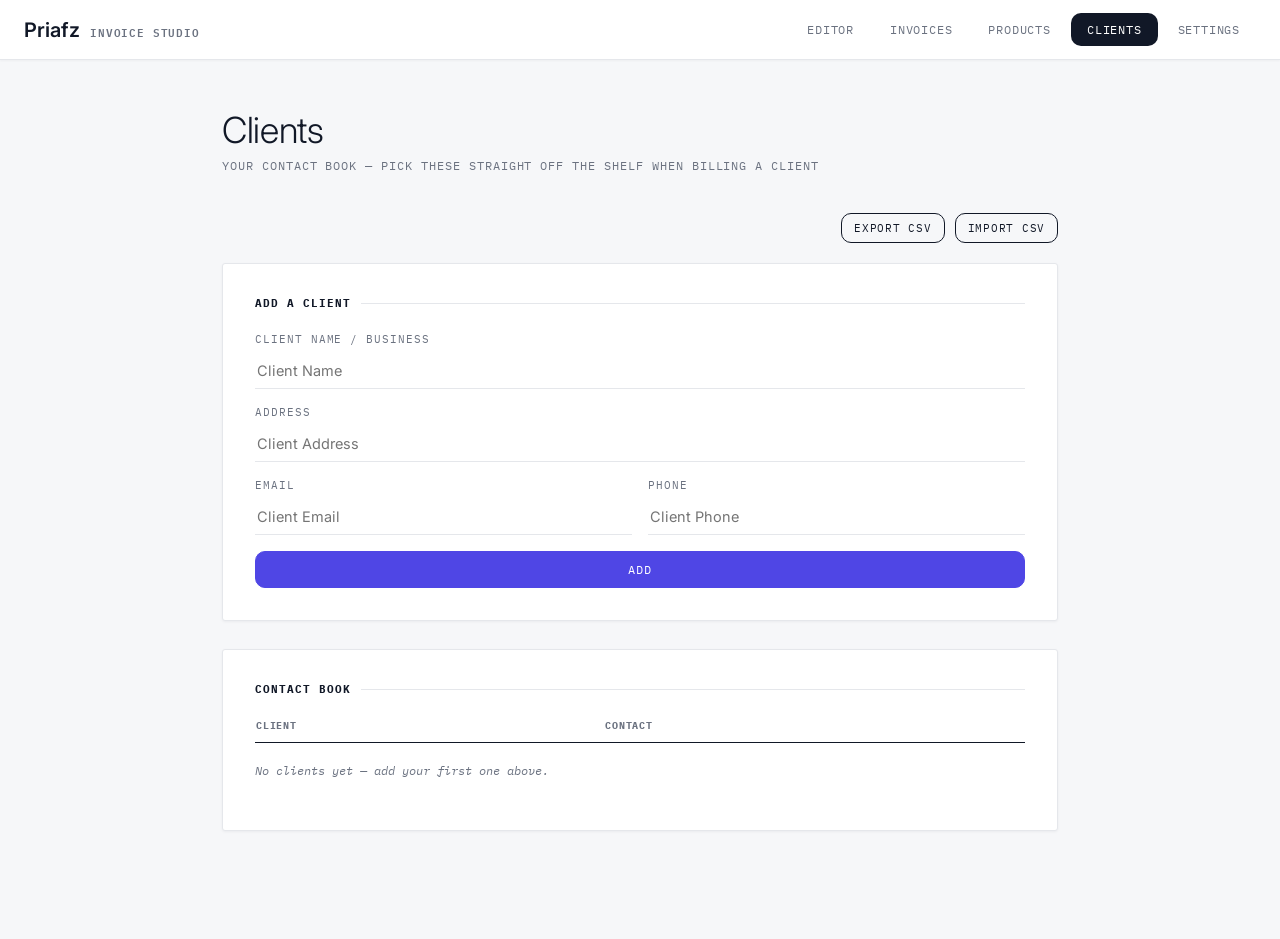
==== commit dc7aab43: "ui changes added icons and fixed some ui styles" ====
--- a/clients.html
+++ b/clients.html
@@ -13,8 +13,26 @@
 <meta name="apple-mobile-web-app-capable" content="yes">
 <meta name="apple-mobile-web-app-status-bar-style" content="default">
 <meta name="apple-mobile-web-app-title" content="Priafz">
-<link rel="apple-touch-icon" href="icons/apple-touch-icon.png">
-<link rel="icon" type="image/png" sizes="192x192" href="icons/icon-192.png">
+
+<link rel="apple-touch-icon" sizes="57x57" href="./icons/apple-icon-57x57.png">
+<link rel="apple-touch-icon" sizes="60x60" href="./icons/apple-icon-60x60.png">
+<link rel="apple-touch-icon" sizes="72x72" href="./icons/apple-icon-72x72.png">
+<link rel="apple-touch-icon" sizes="76x76" href="./icons/apple-icon-76x76.png">
+<link rel="apple-touch-icon" sizes="114x114" href="./icons/apple-icon-114x114.png">
+<link rel="apple-touch-icon" sizes="120x120" href="./icons/apple-icon-120x120.png">
+<link rel="apple-touch-icon" sizes="144x144" href="./icons/apple-icon-144x144.png">
+<link rel="apple-touch-icon" sizes="152x152" href="./icons/apple-icon-152x152.png">
+<link rel="apple-touch-icon" sizes="180x180" href="./icons/apple-icon-180x180.png">
+<link rel="icon" type="image/png" sizes="192x192"  href="./icons//android-icon-192x192.png">
+<link rel="icon" type="image/png" sizes="32x32" href="./icons/favicon-32x32.png">
+<link rel="icon" type="image/png" sizes="96x96" href="./icons/favicon-96x96.png">
+<link rel="icon" type="image/png" sizes="16x16" href="./icons/favicon-16x16.png">
+<link rel="manifest" href="/manifest.json">
+
+<meta name="msapplication-TileColor" content="#ffffff">
+<meta name="msapplication-TileImage" content="/ms-icon-144x144.png">
+<meta name="theme-color" content="#ffffff">
+
 </head>
 <body data-page="clients">
 
@@ -30,36 +48,36 @@
 </div>
 
 <div class="wrap">
-  <div class="csv-toolbar">
-    <button class="btn btn-ghost btn-sm" id="exportCsvBtn" type="button">Export CSV</button>
-    <button class="btn btn-ghost btn-sm" id="importCsvBtn" type="button">Import CSV</button>
-    <input type="file" id="importCsvInput" accept=".csv" style="display:none;">
-  </div>
   <div class="page-top">
     <div>
       <h1 class="page-title">Clients</h1>
       <div class="page-sub">Your contact book — pick these straight off the shelf when billing a client</div>
     </div>
   </div>
+  <div class="csv-toolbar">
+    <button class="btn btn-ghost btn-sm" id="exportCsvBtn" type="button">Export CSV</button>
+    <button class="btn btn-ghost btn-sm" id="importCsvBtn" type="button">Import CSV</button>
+    <input type="file" id="importCsvInput" accept=".csv" style="display:none;">
+  </div>
 
   <div class="card">
     <h3>Add a client</h3>
     <div class="add-form add-form-clients">
       <div class="field-group full">
         <label for="newName">Client name / business</label>
-        <input id="newName" placeholder="Waine Industries">
+        <input id="newName" placeholder="Client Name">
       </div>
       <div class="field-group full">
         <label for="newAddress">Address</label>
-        <input id="newAddress" placeholder="224 Parke Dr, Gotam, Australia">
+        <input id="newAddress" placeholder="Client Address">
       </div>
       <div class="field-group">
         <label for="newEmail">Email</label>
-        <input id="newEmail" type="email" placeholder="bruze@windustries.com">
+        <input id="newEmail" type="email" placeholder="Client Email">
       </div>
       <div class="field-group">
         <label for="newPhone">Phone</label>
-        <input id="newPhone" type="tel" placeholder="+61 4321 22333">
+        <input id="newPhone" type="tel" placeholder="Client Phone">
       </div>
       <button class="btn btn-stamp full" id="addBtn" type="button">Add</button>
     </div>
--- a/styles.css
+++ b/styles.css
@@ -284,7 +284,7 @@
 body[data-page="print"] .topnav nav{width:100%; overflow-x:auto; -webkit-overflow-scrolling:touch;}
 }
 /* ---------- settings.html ---------- */
-body[data-page="settings"] .wrap{max-width:600px; margin:0 auto; padding:56px 32px 80px;}
+body[data-page="settings"] .wrap{max-width:900px; margin:0 auto; padding:48px 32px 80px;}
 body[data-page="settings"] .page-sub{font-family:'IBM Plex Mono',monospace; font-size:12px; color:var(--ink-soft); margin-bottom:40px; text-transform:uppercase; letter-spacing:0.08em;}
 body[data-page="settings"] .card{background:var(--paper); border:1px solid var(--line); border-radius:3px; padding:36px; margin-bottom:24px; box-shadow:0 1px 3px rgba(17,24,39,0.05);}
 body[data-page="settings"] .card h3{font-family:'IBM Plex Mono',monospace; font-size:11px; text-transform:uppercase; letter-spacing:0.09em; color:var(--ink); margin:0 0 24px; display:flex; align-items:center; gap:10px;}
@@ -308,12 +308,12 @@
 body[data-page="settings"] .logo-actions{display:flex; gap:10px; flex-wrap:wrap;}
 body[data-page="settings"] .sig-pad-wrap{border:1px solid var(--line); background:var(--paper-dim); padding:10px;}
 body[data-page="settings"] canvas.sig-pad{width:100%; height:120px; background:var(--paper); border:1px dashed var(--line); display:block; touch-action:none; cursor:crosshair;}
-@media (max-width: 600px){
+@media (max-width: 640px){
 body[data-page="settings"] .logo-row{flex-direction:column; align-items:flex-start;}
 body[data-page="settings"] .actions{flex-direction:column; align-items:stretch;}
 }
 /* ---------- products.html ---------- */
-body[data-page="products"] .wrap{max-width:900px; margin:0 auto; padding:56px 32px 80px;}
+body[data-page="products"] .wrap{max-width:900px; margin:0 auto; padding:48px 32px 80px;}
 body[data-page="products"] .page-sub{font-family:'IBM Plex Mono',monospace; font-size:12px; color:var(--ink-soft); margin-bottom:40px; text-transform:uppercase; letter-spacing:0.08em;}
 body[data-page="products"] .card{background:var(--paper); border:1px solid var(--line); border-radius:3px; padding:32px; margin-bottom:28px; box-shadow:0 1px 3px rgba(17,24,39,0.05);}
 body[data-page="products"] .card h3{font-family:'IBM Plex Mono',monospace; font-size:11px; text-transform:uppercase; letter-spacing:0.09em; color:var(--ink); margin:0 0 22px; display:flex; align-items:center; gap:10px;}
@@ -329,7 +329,7 @@
 body[data-page="products"] .row-actions{display:flex; gap:8px; justify-content:flex-end;}
 body[data-page="products"] .empty-note{font-family:'IBM Plex Mono',monospace; font-size:11.5px; color:var(--ink-soft); font-style:italic; padding:20px 0;}
 /* ---------- clients.html ---------- */
-body[data-page="clients"] .wrap{max-width:900px; margin:0 auto; padding:56px 32px 80px;}
+body[data-page="clients"] .wrap{max-width:900px; margin:0 auto; padding:48px 32px 80px;}
 body[data-page="clients"] .page-sub{font-family:'IBM Plex Mono',monospace; font-size:12px; color:var(--ink-soft); margin-bottom:40px; text-transform:uppercase; letter-spacing:0.08em;}
 body[data-page="clients"] .card{background:var(--paper); border:1px solid var(--line); border-radius:3px; padding:32px; margin-bottom:28px; box-shadow:0 1px 3px rgba(17,24,39,0.05);}
 body[data-page="clients"] .card h3{font-family:'IBM Plex Mono',monospace; font-size:11px; text-transform:uppercase; letter-spacing:0.09em; color:var(--ink); margin:0 0 22px; display:flex; align-items:center; gap:10px;}
@@ -344,13 +344,12 @@
 body[data-page="clients"] .btn-ghost:hover{background:var(--ink-soft); border-color:var(--ink-soft);}
 body[data-page="clients"] .row-actions{display:flex; gap:8px; justify-content:flex-end;}
 body[data-page="clients"] .empty-note{font-family:'IBM Plex Mono',monospace; font-size:11.5px; color:var(--ink-soft); font-style:italic; padding:20px 0;}
-@media (max-width: 600px){
+@media (max-width: 640){
 body[data-page="clients"] .page-top{display:flex; align-items:flex-end; justify-content:space-between; margin-bottom:28px; gap:20px; flex-wrap:wrap;}
 body[data-page="clients"] .page-top .action-row{margin:0;}
 body[data-page="clients"] h1.page-title{margin-bottom:0;}
-@media (max-width: 640px){
 body[data-page="clients"] .page-top{flex-direction:column; align-items:flex-start;}
 body[data-page="clients"] .page-top .action-row{width:100%;}
 body[data-page="clients"] .page-top .action-row .btn{flex:1;}
 }
-}
+
